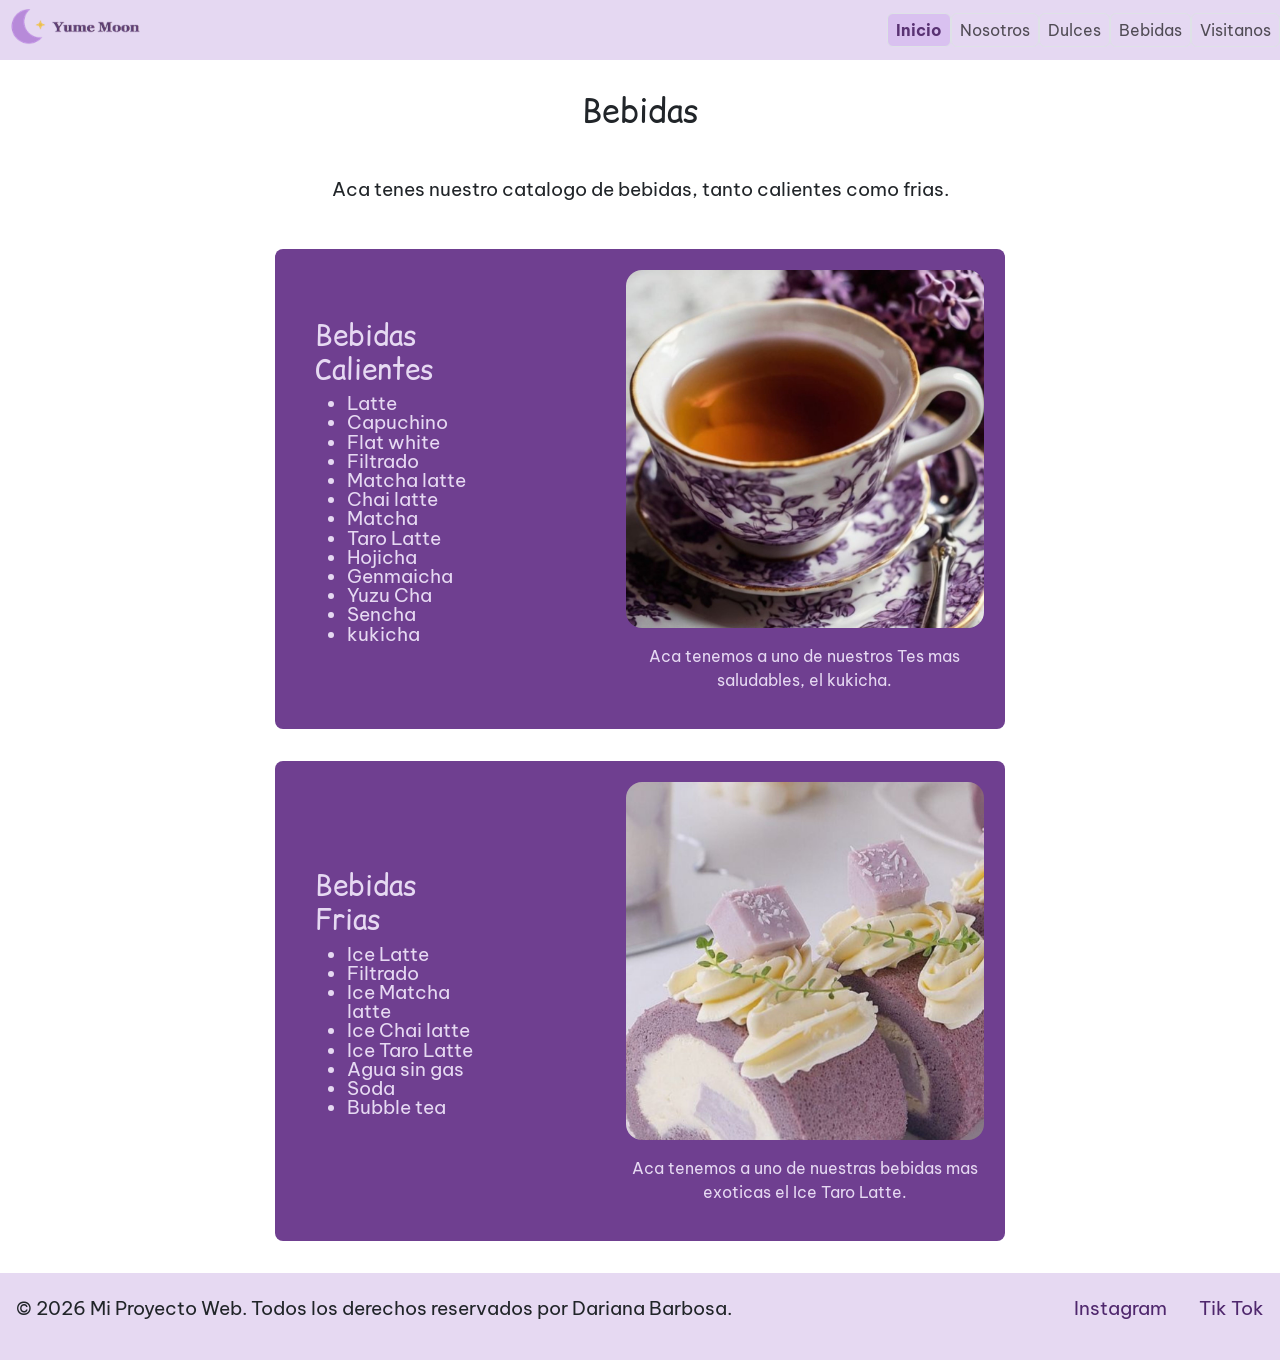
==== Pages/Bebidas.html @ 1fd85a40 "reconectandoi css porque cambie el nombre de la carpeta" ====
<!DOCTYPE html>
<html lang="en">
    <head>
        <meta charset="UTF-8">
        <meta name="viewport" content="width=device-width, initial-scale=1.0">
        <link rel="icon" href="../Assets/Icons/FaviconProyectoo" type="image/png">
        <link rel="stylesheet" href="../Styles/style.css">
        <link rel="preconnect" href="https://fonts.googleapis.com">
        <link rel="preconnect" href="https://fonts.gstatic.com" crossorigin>
        <link href="https://fonts.googleapis.com/css2?family=Comic+Relief:wght@400;700&display=swap" rel="stylesheet">
        <link rel="preconnect" href="https://fonts.googleapis.com">
        <link rel="preconnect" href="https://fonts.gstatic.com" crossorigin>
        <link href="https://fonts.googleapis.com/css2?family=Be+Vietnam+Pro:ital,wght@0,100;0,200;0,300;0,400;0,500;0,600;0,700;0,800;0,900;1,100;1,200;1,300;1,400;1,500;1,600;1,700;1,800;1,900&display=swap" rel="stylesheet">
        <link href="https://cdn.jsdelivr.net/npm/bootstrap@5.3.8/dist/css/bootstrap.min.css" rel="stylesheet" integrity="sha384-sRIl4kxILFvY47J16cr9ZwB07vP4J8+LH7qKQnuqkuIAvNWLzeN8tE5YBujZqJLB" crossorigin="anonymous">
        <title>Yume Moon Café bebidas</title>
    </head>
    <body>
        <header>
            <nav class="navbar navbar-expand-lg bg-luna-violeta p-0 m-0 border-0">
                <div class="container-fluid p-0 m-0">
                    <a class="navbar-brand m-0 p-0" href="../index.html">
                        <img class="logo" src="../Assets/Icons/LogoPproyecto" alt="Logo de luna violeta" style="height: 60px;">
                    </a>
                    <button class="navbar-toggler shadow-none border-0 p-0 m-0" type="button" data-bs-toggle="collapse" data-bs-target="#navbarNavAltMarkup" aria-controls="navbarNavAltMarkup" aria-expanded="false" aria-label="Toggle navigation">
                        <span class="navbar-toggler-icon"></span>
                    </button>
                    <div class="collapse navbar-collapse w-100 m-0 border-0 p-0" id="navbarNavAltMarkup">
                        <div class="navbar-nav ms-auto m-0 p-0">
                            <a class="nav-link active mi-enlace-interactivo d-inline-flex py-1 px-2 text-decoration-none border rounded-2" aria-current="page" href="../index.html">Inicio</a>
                            <a class="nav-link mi-enlace-interactivo d-inline-flex py-1 px-2 text-decoration-none border rounded-2" href="./Nosotros.html">Nosotros</a>
                            <a class="nav-link mi-enlace-interactivo d-inline-flex py-1 px-2 text-decoration-none border rounded-2" href="./Dulces.html">Dulces</a>
                            <a class="nav-link mi-enlace-interactivo d-inline-flex py-1 px-2 text-decoration-none border rounded-2" href="./Bebidas.html">Bebidas</a>
                            <a class="nav-link mi-enlace-interactivo d-inline-flex py-1 px-2 text-decoration-none border rounded-2" href="./Visitanos.html">Visitanos</a>
                        </div>
                    </div>
                </div>
            </nav>
        </header>
        <main>
            <section class="section5">
                <h2>Bebidas</h2>
                <p>Aca tenes nuestro catalogo de bebidas, tanto calientes como frias.</p>
                <article class="bebidas-calientes">
                    <div class="bebi-calien">
                        <h3>Bebidas Calientes</h3>
                        <ul class="bebidas_Calientes">
                            <li>Latte</li>
                            <li>Capuchino</li>
                            <li>Flat white</li>
                            <li>Filtrado</li>
                            <li>Matcha latte</li>
                            <li>Chai latte</li>
                            <li>Matcha</li>
                            <li>Taro Latte</li>
                            <li>Hojicha</li>
                            <li>Genmaicha</li>
                            <li>Yuzu Cha</li>
                            <li>Sencha</li>
                            <li>kukicha</li>
                        </ul>
                    </div>
                    <figure class="bebida_caliente">
                        <img src="../Images/Te.jpg" alt="te kukicha en una taza de porcelana con flores violeta.">
                        <figcaption>Aca tenemos a uno de nuestros Tes mas saludables, el kukicha.</figcaption>
                    </figure>
                </article>
                <article class="bebidas-frias">
                    <div class="bebi-fri">
                        <h3>Bebidas Frias</h3>
                        <ul class="bebidas_Frias">
                            <li>Ice Latte</li>
                            <li>Filtrado</li>
                            <li>Ice Matcha latte</li>
                            <li>Ice Chai latte</li>
                            <li>Ice Taro Latte</li>  
                            <li>Agua sin gas</li>
                            <li>Soda</li>
                            <li>Bubble tea</li>
                        </ul>
                    </div>
                    <figure class="ice_taro_latte">
                        <img src="../Images/TaroRollCake.jpg" alt="Un vaso de taro latte frio con sorbete de vidrio.">
                        <figcaption>Aca tenemos a uno de nuestras bebidas mas exoticas el Ice Taro Latte.</figcaption>
                    </figure>
                </article>
            </section>
        </main>
        <footer>
            <p>&copy; 2026 Mi Proyecto Web. Todos los derechos reservados por Dariana Barbosa.</p>
            <ul class="footer-links">
                <li><a href="https://instagram.com" target="_blank">Instagram</a></li>
                <li><a href="https://tiktok.com" target="_blank">Tik Tok</a></li>
            </ul>
        </footer>
        <script src="https://cdn.jsdelivr.net/npm/bootstrap@5.3.8/dist/js/bootstrap.bundle.min.js" integrity="sha384-FKyoEForCGlyvwx9Hj09JcYn3nv7wiPVlz7YYwJrWVcXK/BmnVDxM+D2scQbITxI" crossorigin="anonymous"></script>
    </body>
</html>
---- Styles/style.css ----
@import url('https://fonts.googleapis.com/css2?family=Comic+Relief:wght@400;700&display=swap');
@import url('https://fonts.googleapis.com/css2?family=Be+Vietnam+Pro:ital,wght@0,100;0,200;0,300;0,400;0,500;0,600;0,700;0,800;0,900;1,100;1,200;1,300;1,400;1,500;1,600;1,700;1,800;1,900&display=swap');
* {
  margin: 0;
  padding: 0;
  box-sizing: border-box;
}

body {
  background-color: #f2f2f0;
  display: grid;
  grid-template-columns: 1fr;
  grid-template-rows: auto 1fr auto;
  min-height: 100vh;
  width: 100%;
  overflow-x: hidden;
}

main {
  width: 100%;
  display: flex;
  flex-direction: column;
}
main > section {
  flex: 1;
  display: flex;
  flex-direction: column;
  width: 100%;
}

figcaption {
  margin-top: 1rem;
  text-align: center;
}

h1, h2, h3, h4, h5, h6 {
  font-family: "Comic Relief", sans-serif;
}

p, a, li, span, figcaption {
  font-family: "Be Vietnam Pro", sans-serif;
}

h1 {
  font-size: 4rem;
  color: #593273;
  margin-bottom: 1rem;
}

h2 {
  font-size: 3rem;
  color: #593273;
  margin-bottom: 1rem;
}

h3 {
  font-size: 2rem;
  color: #e8ab17;
}

p {
  font-size: 1.2rem;
  line-height: 1.2;
}

li {
  font-size: 1.2rem;
  line-height: 1.2rem;
}

header {
  height: auto;
}
@media screen and (min-width: 1024px) {
  header {
    height: static;
    padding: 0;
  }
}

.logo {
  margin-left: 0;
}
@media screen and (min-width: 1024px) {
  .logo {
    margin-left: initial;
  }
}

.nav-links {
  display: flex;
  flex-direction: column;
  align-items: flex-end;
  margin-right: 0;
  gap: 0.5rem;
}
@media screen and (min-width: 1024px) {
  .nav-links {
    flex-direction: row;
    align-items: center;
    margin-right: initial;
    gap: initial;
  }
}

.bg-luna-violeta {
  background-color: rgb(229, 216, 242);
}
.bg-luna-violeta .navbar-nav .nav-link.mi-enlace-interactivo:hover {
  color: #ffffff;
  background-color: #593273;
}
.bg-luna-violeta .navbar-nav .nav-link.mi-enlace-interactivo:focus {
  color: #593273;
  background-color: rgb(222, 205, 239);
  outline: 1px dashed #79449b;
  outline-offset: 2px;
}
.bg-luna-violeta .navbar-nav .nav-link.mi-enlace-interactivo.active {
  color: #593273;
  background-color: rgb(217, 193, 240);
  font-weight: bold;
}
.bg-luna-violeta .navbar-nav .nav-link.mi-enlace-interactivo.active:hover {
  color: #ffffff;
  background-color: #593273;
}

footer {
  background-color: hsl(271, 50%, 90%);
  padding: 1.5rem 1rem;
  text-align: center;
  display: flex;
  flex-direction: column;
  gap: 1rem;
  align-items: center;
}
@media screen and (min-width: 1024px) {
  footer {
    flex-direction: row;
    justify-content: space-between;
    gap: 0;
  }
}

.footer-links {
  list-style: none;
  display: flex;
  justify-content: center;
  gap: 2rem;
  align-items: center;
}
.footer-links li a {
  color: hsl(274, 47%, 29%);
  text-decoration: none;
  transition: all 0.3s ease-in-out;
}
.footer-links li a:hover {
  color: hsl(274, 47%, 13%);
  text-decoration: underline;
}
.footer-links li a:focus {
  outline: none;
  box-shadow: 0 0 0 3px hsl(274, 47%, 29%);
  border-radius: 4px;
}
.footer-links li a:active {
  transform: scale(0.98);
  box-shadow: 0px 2px 5px rgba(0, 0, 0, 0.15);
}

.btn-home {
  background-color: #593273;
  border-radius: 0.5rem;
  padding: 0.5rem 1rem;
  color: #e8ab17;
  font-weight: bold;
  border: none;
  transition: background-color 0.3s ease, transform 0.2s ease;
}
.btn-home:hover {
  background-color: #e8ab17;
  color: #593273;
  transform: translateY(-2px);
}
.btn-home:active {
  transform: scale(0.98);
  box-shadow: 0px 2px 5px rgba(0, 0, 0, 0.15);
}

.home, .nosotros, .section2 {
  display: flex;
  flex-direction: column;
  align-items: center;
  justify-content: center;
  flex: 1;
  gap: 1.5rem;
  padding: 2rem;
  text-align: center;
  width: 100%;
}

.section5 {
  display: flex;
  flex-direction: column;
  gap: 2rem;
  padding: 2rem;
}
.section5 h2, .section5 p {
  margin-bottom: 1rem;
  text-align: center;
}

.dulces {
  display: grid;
  grid-template-columns: repeat(auto-fit, minmax(min(20rem, 100%), 1fr));
  gap: 1.5rem;
  padding: 2rem;
  text-align: center;
  justify-content: center;
  align-content: start;
  flex: 1;
}
.dulces h2, .dulces p {
  grid-column: 1/-1;
}
.dulces img {
  width: 100%;
  max-width: 20rem;
  height: auto;
  aspect-ratio: 1/1;
  border-radius: 8px;
  object-fit: cover;
}
@media screen and (min-width: 1024px) {
  .dulces img {
    width: 20rem;
    height: 20rem;
    max-width: 100%;
    aspect-ratio: auto;
  }
}
@media screen and (min-width: 1024px) {
  .dulces {
    grid-template-columns: repeat(3, 1fr);
    grid-template-areas: "titulo    titulo    titulo" "subtitulo subtitulo subtitulo" "card1     card2     card3" "card4     card5     .";
    gap: 2rem;
    justify-items: center;
  }
  .dulces h2 {
    grid-area: titulo;
  }
  .dulces p {
    grid-area: subtitulo;
  }
}

.dulce1, .dulce2, .dulce3, .dulce4, .dulce5 {
  background-color: #6f3f90;
  color: hsl(271, 50%, 90%);
  border-radius: 8px;
  width: 100%;
  max-width: 22.5rem;
  margin: 0 auto;
  display: flex;
  flex-direction: column;
  align-items: center;
  transition: all 0.3s ease-in-out;
}
.dulce1:hover, .dulce2:hover, .dulce3:hover, .dulce4:hover, .dulce5:hover {
  transform: translateY(-5px);
  box-shadow: 0px 8px 20px rgba(0, 0, 0, 0.25);
}

@media screen and (min-width: 1024px) {
  .dulce1 {
    grid-area: card1;
  }
  .dulce2 {
    grid-area: card2;
  }
  .dulce3 {
    grid-area: card3;
  }
  .dulce4 {
    grid-area: card4;
  }
  .dulce5 {
    grid-area: card5;
  }
}
.bebidas-calientes, .bebidas-frias {
  display: flex;
  flex-direction: column;
  width: 100%;
  max-width: 600px;
  gap: 2rem;
  padding: 1.5rem;
  border-radius: 8px;
  background-color: #6f3f90;
  margin: auto;
  color: hsl(271, 50%, 90%);
  transition: all 0.3s ease-in-out;
}
.bebidas-calientes:hover, .bebidas-frias:hover {
  transform: translateY(-5px);
  box-shadow: 0px 8px 20px rgba(0, 0, 0, 0.25);
}
.bebidas-calientes .bebi-calien, .bebidas-calientes .bebi-fri, .bebidas-frias .bebi-calien, .bebidas-frias .bebi-fri {
  display: flex;
  flex-direction: column;
  margin-left: 0;
  align-items: center;
  text-align: center;
  justify-content: center;
}
.bebidas-calientes .bebidas_Calientes, .bebidas-calientes .bebidas_Frias, .bebidas-frias .bebidas_Calientes, .bebidas-frias .bebidas_Frias {
  text-align: center;
  justify-content: center;
}
@media screen and (min-width: 1024px) {
  .bebidas-calientes, .bebidas-frias {
    flex-direction: row;
    width: 60%;
    max-width: none;
    padding: 0;
  }
  .bebidas-calientes .bebi-calien, .bebidas-calientes .bebi-fri, .bebidas-frias .bebi-calien, .bebidas-frias .bebi-fri {
    margin-left: 2.5rem;
    align-items: flex-start;
    text-align: left;
  }
  .bebidas-calientes .bebidas_Calientes, .bebidas-calientes .bebidas_Frias, .bebidas-frias .bebidas_Calientes, .bebidas-frias .bebidas_Frias {
    text-align: left;
  }
}

@media screen and (min-width: 1024px) {
  .bebidas-calientes {
    gap: 4rem;
  }
}

@media screen and (min-width: 1024px) {
  .bebidas-frias {
    gap: 8rem;
  }
}

.bebida_caliente, .ice_taro_latte {
  display: flex;
  flex-direction: column;
  align-items: center;
  justify-content: center;
  text-align: center;
  width: 100%;
  max-width: 25rem;
}
.bebida_caliente img, .ice_taro_latte img {
  width: 100%;
  max-width: 100%;
  height: auto;
  border-radius: 1rem;
}

.img-nosotros, .ubicacion, .bebida_caliente, .ice_taro_latte,
.dulce1, .dulce2, .dulce3, .dulce4, .dulce5 {
  padding: 1.25rem;
  border: 1px solid transparent;
}

.img-nosotros img, .ubicacion img {
  width: 100%;
  max-width: 650px;
  height: auto;
  border-radius: 1rem;
}
@media screen and (min-width: 1024px) {
  .img-nosotros img, .ubicacion img {
    width: 70%;
  }
}

.img-home img {
  width: 100%;
}
@media screen and (min-width: 1024px) {
  .img-home img {
    width: auto;
  }
}

.acordeon h2 {
  display: flex;
  align-items: center;
  text-align: center;
  justify-content: center;
}

/*# sourceMappingURL=style.css.map */
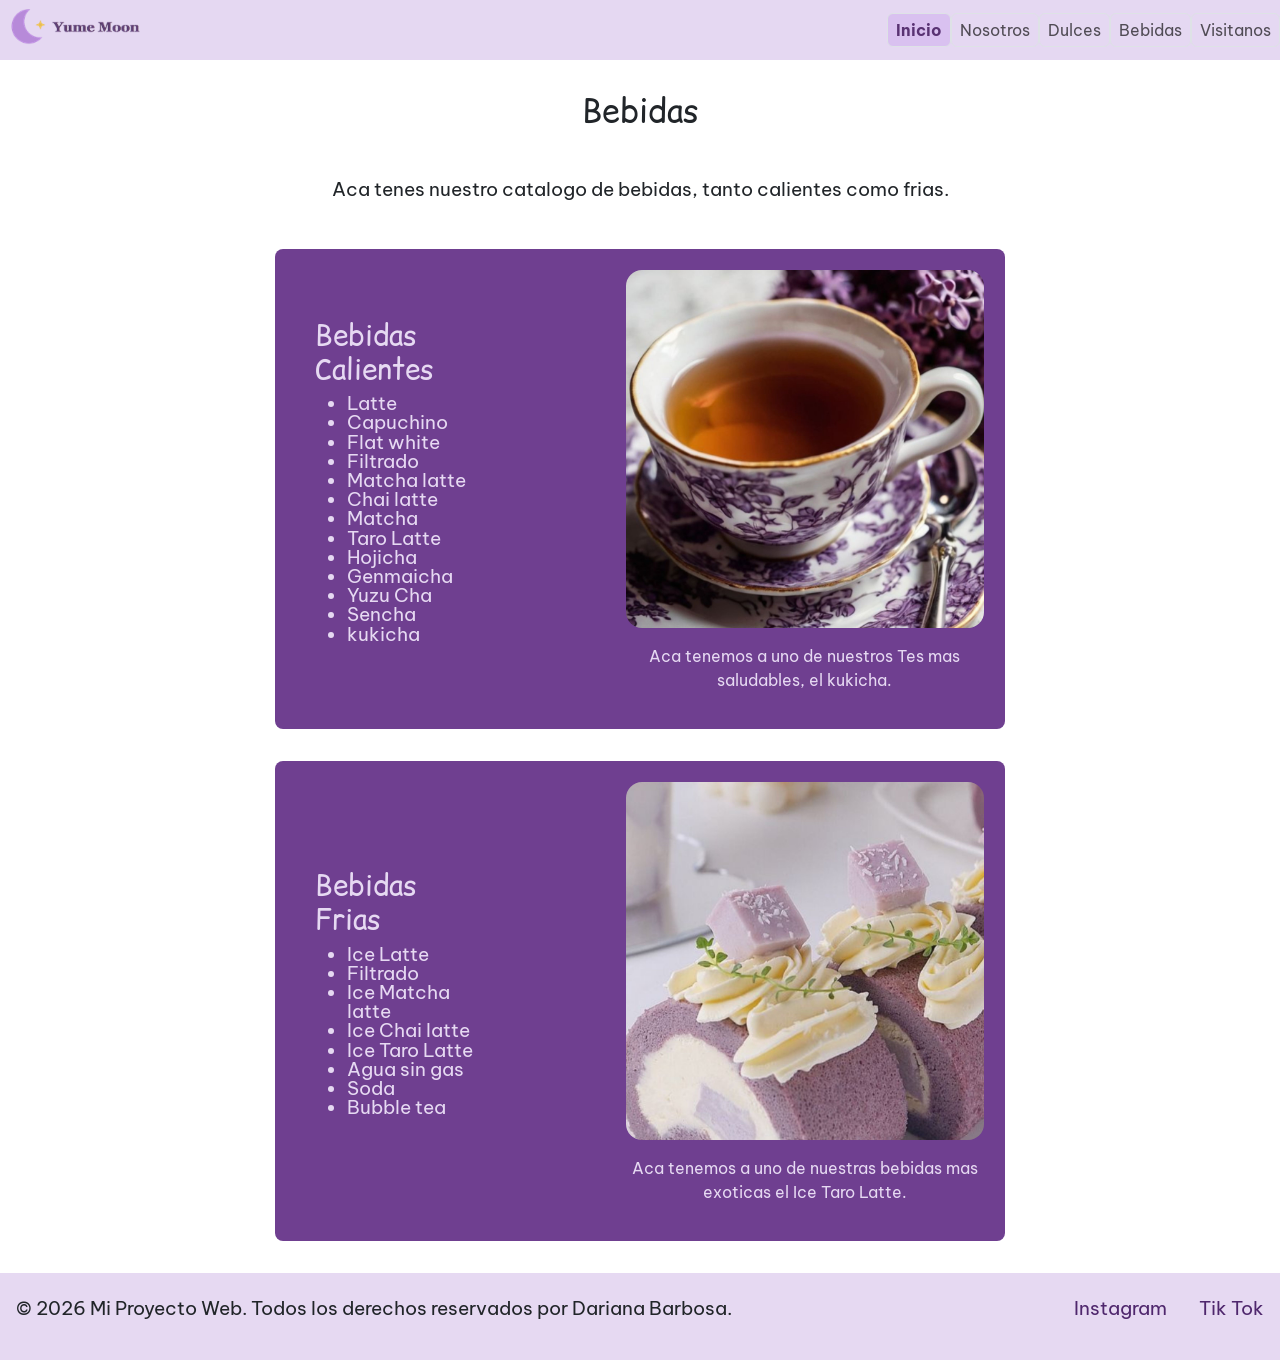
==== commit 763daa62: "agregar animaciones" ====
--- a/Pages/Bebidas.html
+++ b/Pages/Bebidas.html
@@ -12,6 +12,7 @@
         <link rel="preconnect" href="https://fonts.gstatic.com" crossorigin>
         <link href="https://fonts.googleapis.com/css2?family=Be+Vietnam+Pro:ital,wght@0,100;0,200;0,300;0,400;0,500;0,600;0,700;0,800;0,900;1,100;1,200;1,300;1,400;1,500;1,600;1,700;1,800;1,900&display=swap" rel="stylesheet">
         <link href="https://cdn.jsdelivr.net/npm/bootstrap@5.3.8/dist/css/bootstrap.min.css" rel="stylesheet" integrity="sha384-sRIl4kxILFvY47J16cr9ZwB07vP4J8+LH7qKQnuqkuIAvNWLzeN8tE5YBujZqJLB" crossorigin="anonymous">
+        <link rel="stylesheet" href="https://unpkg.com/aos@2.3.4/dist/aos.css" />
         <title>Yume Moon Café bebidas</title>
     </head>
     <body>
@@ -40,7 +41,7 @@
             <section class="section5">
                 <h2>Bebidas</h2>
                 <p>Aca tenes nuestro catalogo de bebidas, tanto calientes como frias.</p>
-                <article class="bebidas-calientes">
+                <article data-aos="fade-right" class="bebidas-calientes">
                     <div class="bebi-calien">
                         <h3>Bebidas Calientes</h3>
                         <ul class="bebidas_Calientes">
@@ -64,7 +65,7 @@
                         <figcaption>Aca tenemos a uno de nuestros Tes mas saludables, el kukicha.</figcaption>
                     </figure>
                 </article>
-                <article class="bebidas-frias">
+                <article data-aos="fade-left" class="bebidas-frias">
                     <div class="bebi-fri">
                         <h3>Bebidas Frias</h3>
                         <ul class="bebidas_Frias">
@@ -92,6 +93,10 @@
                 <li><a href="https://tiktok.com" target="_blank">Tik Tok</a></li>
             </ul>
         </footer>
+        <script src="https://unpkg.com/aos@2.3.4/dist/aos.js"></script>
+        <script>
+            AOS.init();
+        </script>
         <script src="https://cdn.jsdelivr.net/npm/bootstrap@5.3.8/dist/js/bootstrap.bundle.min.js" integrity="sha384-FKyoEForCGlyvwx9Hj09JcYn3nv7wiPVlz7YYwJrWVcXK/BmnVDxM+D2scQbITxI" crossorigin="anonymous"></script>
     </body>
 </html>
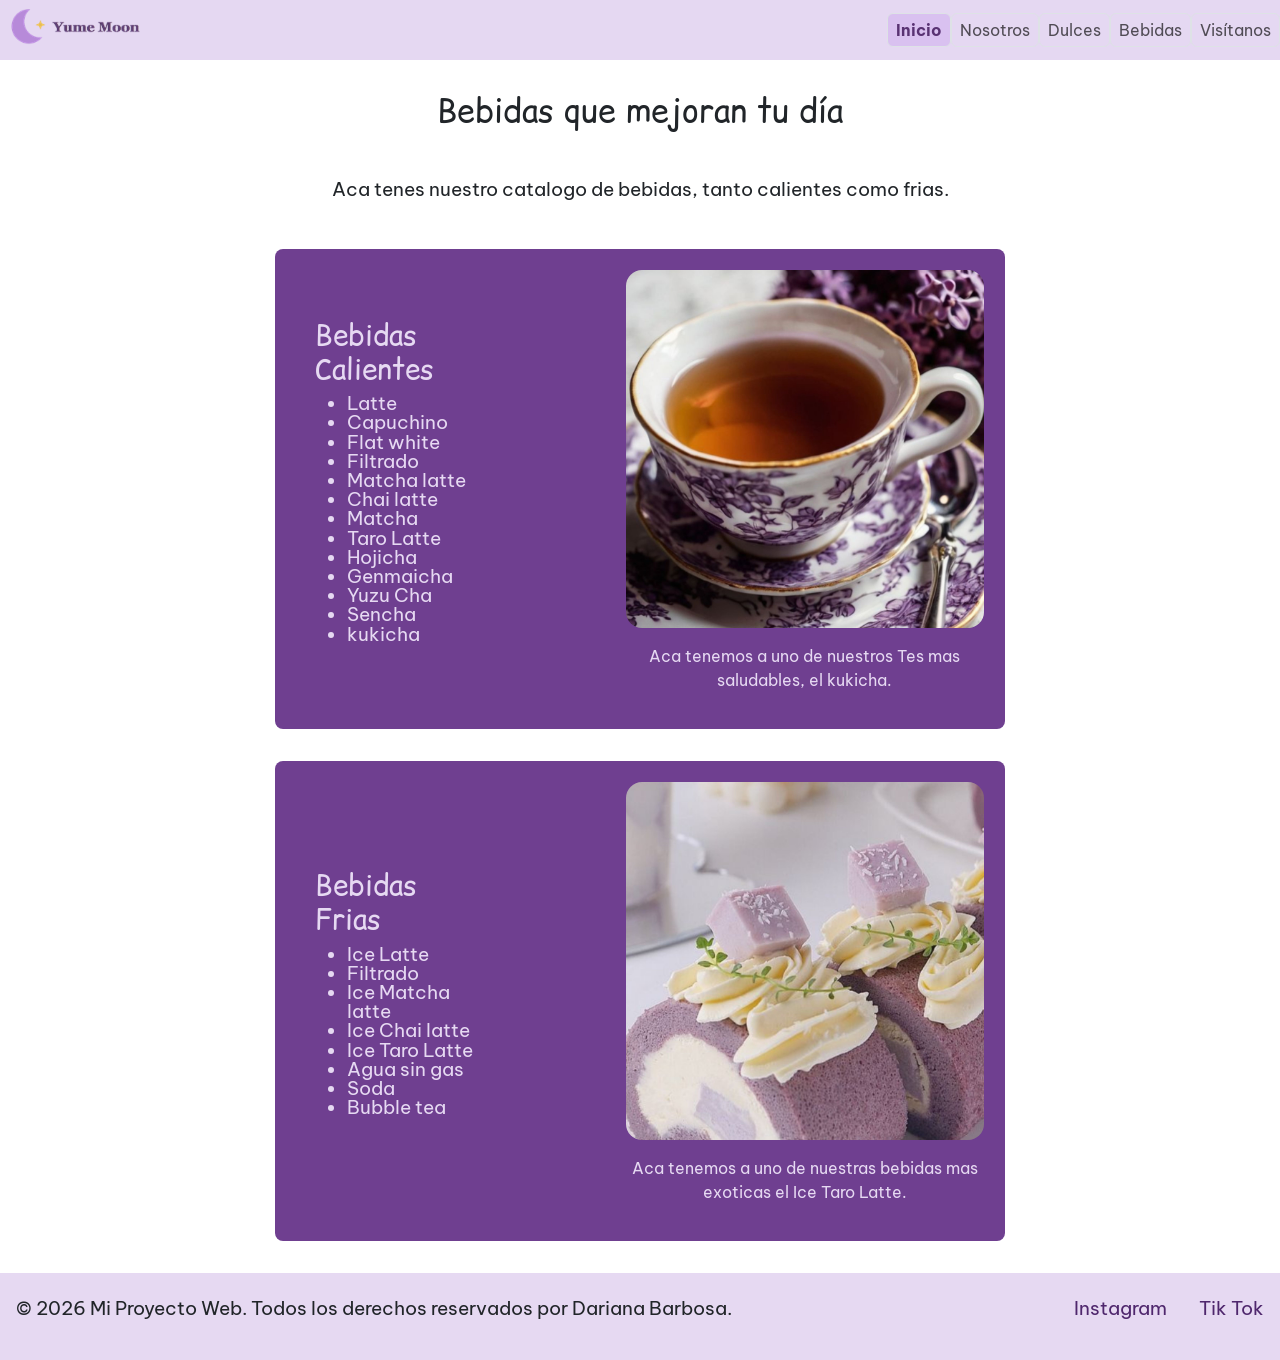
==== commit f3ef72ea: "SEO" ====
--- a/Pages/Bebidas.html
+++ b/Pages/Bebidas.html
@@ -1,5 +1,5 @@
 <!DOCTYPE html>
-<html lang="en">
+<html lang="es">
     <head>
         <meta charset="UTF-8">
         <meta name="viewport" content="width=device-width, initial-scale=1.0">
@@ -13,7 +13,10 @@
         <link href="https://fonts.googleapis.com/css2?family=Be+Vietnam+Pro:ital,wght@0,100;0,200;0,300;0,400;0,500;0,600;0,700;0,800;0,900;1,100;1,200;1,300;1,400;1,500;1,600;1,700;1,800;1,900&display=swap" rel="stylesheet">
         <link href="https://cdn.jsdelivr.net/npm/bootstrap@5.3.8/dist/css/bootstrap.min.css" rel="stylesheet" integrity="sha384-sRIl4kxILFvY47J16cr9ZwB07vP4J8+LH7qKQnuqkuIAvNWLzeN8tE5YBujZqJLB" crossorigin="anonymous">
         <link rel="stylesheet" href="https://unpkg.com/aos@2.3.4/dist/aos.css" />
-        <title>Yume Moon Café bebidas</title>
+        <meta name="keywords" content="Yume Moon Café, dulces, bebidas, Palermo Soho, Ciudad Autónoma de Buenos Aires, café, experiencia única, ambiente acogedor, merienda, té, café, postres, relajación, estudio, amigos">
+        <meta name="author" content="Dariana Barbosa">
+        <title>Café de especialidad y tés japoneses | Yume Moon Café</title>
+        <meta name="description" content="Carta de bebidas calientes y frías: café de especialidad, matcha latte, taro latte, hojicha, sencha y bubble tea en Yume Moon Café, Palermo.">
     </head>
     <body>
         <header>
@@ -31,7 +34,7 @@
                             <a class="nav-link mi-enlace-interactivo d-inline-flex py-1 px-2 text-decoration-none border rounded-2" href="./Nosotros.html">Nosotros</a>
                             <a class="nav-link mi-enlace-interactivo d-inline-flex py-1 px-2 text-decoration-none border rounded-2" href="./Dulces.html">Dulces</a>
                             <a class="nav-link mi-enlace-interactivo d-inline-flex py-1 px-2 text-decoration-none border rounded-2" href="./Bebidas.html">Bebidas</a>
-                            <a class="nav-link mi-enlace-interactivo d-inline-flex py-1 px-2 text-decoration-none border rounded-2" href="./Visitanos.html">Visitanos</a>
+                            <a class="nav-link mi-enlace-interactivo d-inline-flex py-1 px-2 text-decoration-none border rounded-2" href="./Visitanos.html">Visítanos</a>
                         </div>
                     </div>
                 </div>
@@ -39,7 +42,7 @@
         </header>
         <main>
             <section class="section5">
-                <h2>Bebidas</h2>
+                <h2>Bebidas que mejoran tu día</h2>
                 <p>Aca tenes nuestro catalogo de bebidas, tanto calientes como frias.</p>
                 <article data-aos="fade-right" class="bebidas-calientes">
                     <div class="bebi-calien">
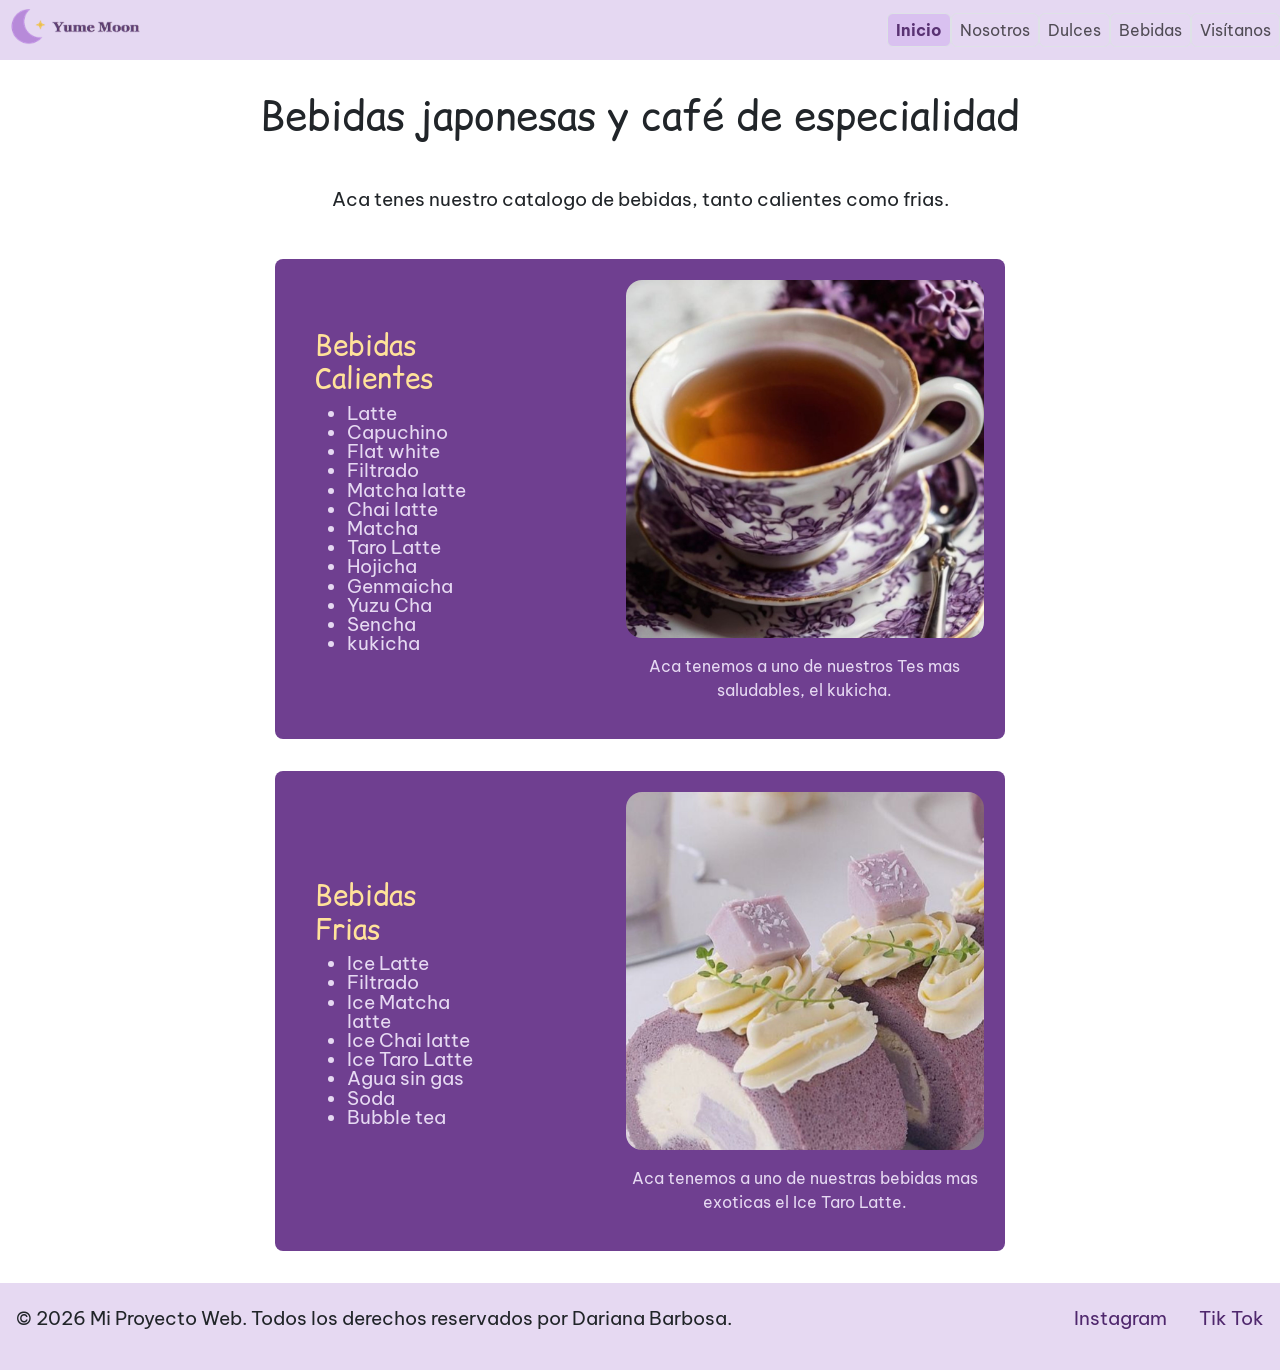
==== commit 0be1b866: "Add files via upload" ====
--- a/Pages/Bebidas.html
+++ b/Pages/Bebidas.html
@@ -3,7 +3,7 @@
     <head>
         <meta charset="UTF-8">
         <meta name="viewport" content="width=device-width, initial-scale=1.0">
-        <link rel="icon" href="../Assets/Icons/FaviconProyectoo" type="image/png">
+        <link rel="icon" href="../Assets/Icons/favicon-yume-moon.png" type="image/png">
         <link rel="stylesheet" href="../Styles/style.css">
         <link rel="preconnect" href="https://fonts.googleapis.com">
         <link rel="preconnect" href="https://fonts.gstatic.com" crossorigin>
@@ -13,7 +13,6 @@
         <link href="https://fonts.googleapis.com/css2?family=Be+Vietnam+Pro:ital,wght@0,100;0,200;0,300;0,400;0,500;0,600;0,700;0,800;0,900;1,100;1,200;1,300;1,400;1,500;1,600;1,700;1,800;1,900&display=swap" rel="stylesheet">
         <link href="https://cdn.jsdelivr.net/npm/bootstrap@5.3.8/dist/css/bootstrap.min.css" rel="stylesheet" integrity="sha384-sRIl4kxILFvY47J16cr9ZwB07vP4J8+LH7qKQnuqkuIAvNWLzeN8tE5YBujZqJLB" crossorigin="anonymous">
         <link rel="stylesheet" href="https://unpkg.com/aos@2.3.4/dist/aos.css" />
-        <meta name="keywords" content="Yume Moon Café, dulces, bebidas, Palermo Soho, Ciudad Autónoma de Buenos Aires, café, experiencia única, ambiente acogedor, merienda, té, café, postres, relajación, estudio, amigos">
         <meta name="author" content="Dariana Barbosa">
         <title>Café de especialidad y tés japoneses | Yume Moon Café</title>
         <meta name="description" content="Carta de bebidas calientes y frías: café de especialidad, matcha latte, taro latte, hojicha, sencha y bubble tea en Yume Moon Café, Palermo.">
@@ -23,7 +22,7 @@
             <nav class="navbar navbar-expand-lg bg-luna-violeta p-0 m-0 border-0">
                 <div class="container-fluid p-0 m-0">
                     <a class="navbar-brand m-0 p-0" href="../index.html">
-                        <img class="logo" src="../Assets/Icons/LogoPproyecto" alt="Logo de luna violeta" style="height: 60px;">
+                        <img class="logo" src="../Assets/Icons/logo-yume-moon.png" alt="Yume Moon Café - ir al inicio" style="height: 60px;">
                     </a>
                     <button class="navbar-toggler shadow-none border-0 p-0 m-0" type="button" data-bs-toggle="collapse" data-bs-target="#navbarNavAltMarkup" aria-controls="navbarNavAltMarkup" aria-expanded="false" aria-label="Toggle navigation">
                         <span class="navbar-toggler-icon"></span>
@@ -42,7 +41,7 @@
         </header>
         <main>
             <section class="section5">
-                <h2>Bebidas que mejoran tu día</h2>
+                <h1>Bebidas japonesas y café de especialidad</h1>
                 <p>Aca tenes nuestro catalogo de bebidas, tanto calientes como frias.</p>
                 <article data-aos="fade-right" class="bebidas-calientes">
                     <div class="bebi-calien">
@@ -83,7 +82,7 @@
                         </ul>
                     </div>
                     <figure class="ice_taro_latte">
-                        <img src="../Images/TaroRollCake.jpg" alt="Un vaso de taro latte frio con sorbete de vidrio.">
+                        <img src="../Images/TaroRollCake.jpg" alt="Rollo de bizcocho violeta relleno de crema de taro">
                         <figcaption>Aca tenemos a uno de nuestras bebidas mas exoticas el Ice Taro Latte.</figcaption>
                     </figure>
                 </article>
--- a/Styles/style.css
+++ b/Styles/style.css
@@ -206,7 +206,7 @@
   gap: 2rem;
   padding: 2rem;
 }
-.section5 h2, .section5 p {
+.section5 h1, .section5 p {
   margin-bottom: 1rem;
   text-align: center;
 }
@@ -221,7 +221,7 @@
   align-content: start;
   flex: 1;
 }
-.dulces h2, .dulces p {
+.dulces h1, .dulces p {
   grid-column: 1/-1;
 }
 .dulces img {
@@ -397,4 +397,18 @@
   justify-content: center;
 }
 
-/*# sourceMappingURL=style.css.map */
+
+
+/* BLOQUE 1: cambios equivalentes a los SCSS actualizados. */
+.btn-home { transition: background-color .3s ease, transform .3s ease; }
+h1 {font-size:2.5rem;} h2 {font-size:2rem;} h3 {font-size:1.6rem;}
+@media (min-width:768px){h1{font-size:3rem;}h2{font-size:2.5rem;}.dulces{gap:2rem;padding:2rem;}.bebidas-calientes,.bebidas-frias{padding:2rem;}}
+@media (min-width:1024px){h1{font-size:4rem;}h2{font-size:3rem;}h3{font-size:2rem;}.bebidas-calientes,.bebidas-frias{padding:0;}}
+@keyframes aparecer-suave {from{opacity:0;transform:translateY(12px);}to{opacity:1;transform:translateY(0);}}
+main h1,main h2:first-child {animation: aparecer-suave .7s ease-out;}
+.acordeon{padding:1.5rem;}main img{max-width:100%;height:auto;}
+@media(prefers-reduced-motion:reduce){main h1,main h2:first-child{animation:none;}}
+
+/* BLOQUE 2: contraste de titulos en fondos claros. */
+h3{color:#865400;}
+.bebidas-calientes h3,.bebidas-frias h3,.dulce1 h3,.dulce2 h3,.dulce3 h3,.dulce4 h3,.dulce5 h3{color:#ffe29a;}
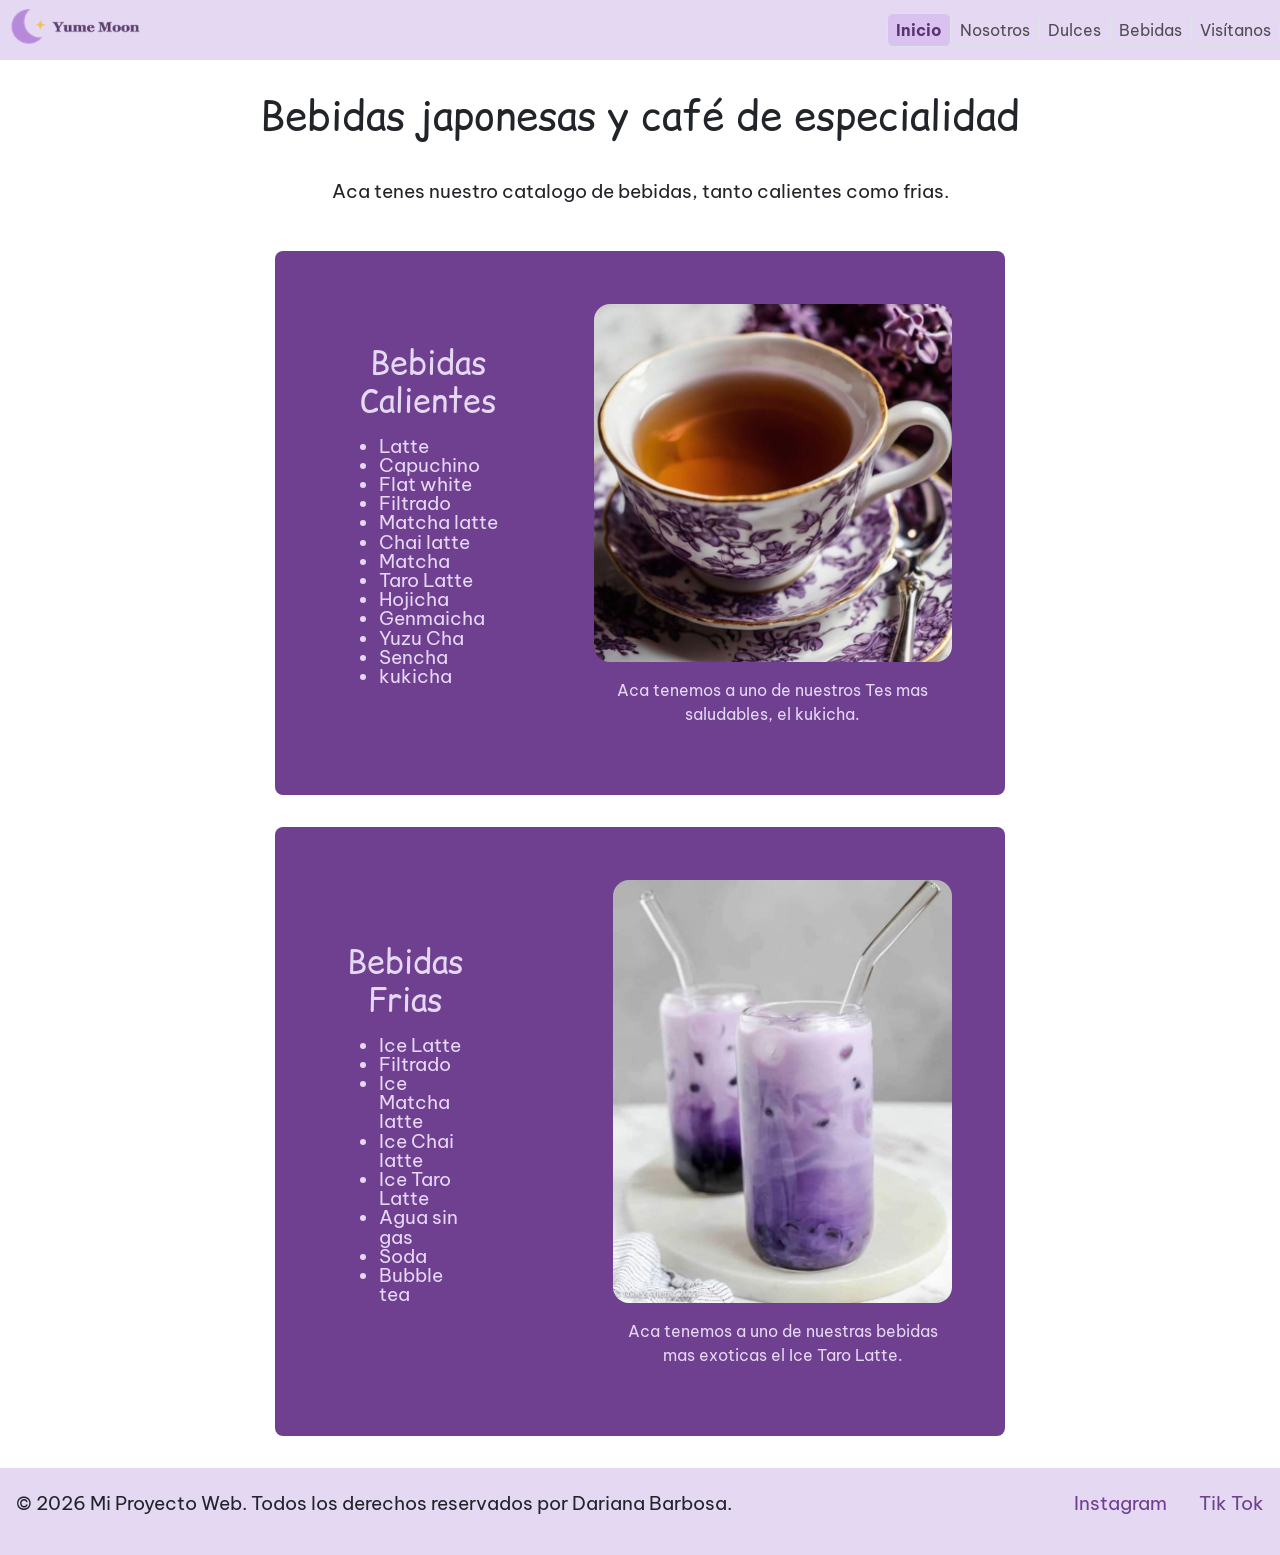
==== commit 0b41e3b8: "agregar card a dulces" ====
--- a/Pages/Bebidas.html
+++ b/Pages/Bebidas.html
@@ -45,7 +45,7 @@
                 <p>Aca tenes nuestro catalogo de bebidas, tanto calientes como frias.</p>
                 <article data-aos="fade-right" class="bebidas-calientes">
                     <div class="bebi-calien">
-                        <h3>Bebidas Calientes</h3>
+                        <h2>Bebidas Calientes</h2>
                         <ul class="bebidas_Calientes">
                             <li>Latte</li>
                             <li>Capuchino</li>
@@ -69,7 +69,7 @@
                 </article>
                 <article data-aos="fade-left" class="bebidas-frias">
                     <div class="bebi-fri">
-                        <h3>Bebidas Frias</h3>
+                        <h2>Bebidas Frias</h2>
                         <ul class="bebidas_Frias">
                             <li>Ice Latte</li>
                             <li>Filtrado</li>
@@ -82,7 +82,7 @@
                         </ul>
                     </div>
                     <figure class="ice_taro_latte">
-                        <img src="../Images/TaroRollCake.jpg" alt="Rollo de bizcocho violeta relleno de crema de taro">
+                        <img src="../Images/IceTaroLatte.jpg" alt="Rollo de bizcocho violeta relleno de crema de taro">
                         <figcaption>Aca tenemos a uno de nuestras bebidas mas exoticas el Ice Taro Latte.</figcaption>
                     </figure>
                 </article>
--- a/Styles/style.css
+++ b/Styles/style.css
@@ -1,5 +1,4 @@
-@import url('https://fonts.googleapis.com/css2?family=Comic+Relief:wght@400;700&display=swap');
-@import url('https://fonts.googleapis.com/css2?family=Be+Vietnam+Pro:ital,wght@0,100;0,200;0,300;0,400;0,500;0,600;0,700;0,800;0,900;1,100;1,200;1,300;1,400;1,500;1,600;1,700;1,800;1,900&display=swap');
+@charset "UTF-8";
 * {
   margin: 0;
   padding: 0;
@@ -35,6 +34,7 @@
 
 h1, h2, h3, h4, h5, h6 {
   font-family: "Comic Relief", sans-serif;
+  text-align: center;
 }
 
 p, a, li, span, figcaption {
@@ -42,20 +42,14 @@
 }
 
 h1 {
-  font-size: 4rem;
+  font-size: 2.5rem;
   color: #593273;
   margin-bottom: 1rem;
 }
 
 h2 {
-  font-size: 3rem;
-  color: #593273;
-  margin-bottom: 1rem;
-}
-
-h3 {
-  font-size: 2rem;
-  color: #e8ab17;
+  font-size: 1.6rem;
+  color: #865400;
 }
 
 p {
@@ -68,6 +62,19 @@
   line-height: 1.2rem;
 }
 
+@media screen and (min-width: 768px) {
+  h1 {
+    font-size: 3rem;
+  }
+}
+@media screen and (min-width: 1024px) {
+  h1 {
+    font-size: 4rem;
+  }
+  h2 {
+    font-size: 3rem;
+  }
+}
 header {
   height: auto;
 }
@@ -127,7 +134,7 @@
 }
 
 footer {
-  background-color: hsl(271, 50%, 90%);
+  background-color: rgb(229, 216, 242);
   padding: 1.5rem 1rem;
   text-align: center;
   display: flex;
@@ -151,17 +158,17 @@
   align-items: center;
 }
 .footer-links li a {
-  color: hsl(274, 47%, 29%);
+  color: #6f3f90;
   text-decoration: none;
   transition: all 0.3s ease-in-out;
 }
 .footer-links li a:hover {
-  color: hsl(274, 47%, 13%);
+  color: 0px 2px 5px rgba(0, 0, 0, 0.15);
   text-decoration: underline;
 }
 .footer-links li a:focus {
   outline: none;
-  box-shadow: 0 0 0 3px hsl(274, 47%, 29%);
+  box-shadow: 0 0 0 3px #6f3f90;
   border-radius: 4px;
 }
 .footer-links li a:active {
@@ -176,7 +183,7 @@
   color: #e8ab17;
   font-weight: bold;
   border: none;
-  transition: background-color 0.3s ease, transform 0.2s ease;
+  transition: background-color 0.3s ease, transform 0.3s ease;
 }
 .btn-home:hover {
   background-color: #e8ab17;
@@ -188,6 +195,25 @@
   box-shadow: 0px 2px 5px rgba(0, 0, 0, 0.15);
 }
 
+.dulce1, .dulce2, .dulce3,
+.dulce4, .dulce5, .dulce6, .bebidas-calientes, .bebidas-frias {
+  background-color: #6f3f90;
+  color: rgb(229, 216, 242);
+  border-radius: 8px;
+  transition: transform 0.3s ease, box-shadow 0.3s ease;
+}
+.dulce1:hover, .dulce2:hover, .dulce3:hover,
+.dulce4:hover, .dulce5:hover, .dulce6:hover, .bebidas-calientes:hover, .bebidas-frias:hover {
+  transform: translateY(-5px);
+  box-shadow: 0px 8px 20px rgba(0, 0, 0, 0.25);
+}
+.dulce1:active, .dulce2:active, .dulce3:active,
+.dulce4:active, .dulce5:active, .dulce6:active, .bebidas-calientes:active, .bebidas-frias:active {
+  transform: translateY(-1px);
+  box-shadow: 0px 2px 5px rgba(0, 0, 0, 0.15);
+}
+
+/* Contenedores generales de páginas */
 .home, .nosotros, .section2 {
   display: flex;
   flex-direction: column;
@@ -206,11 +232,12 @@
   gap: 2rem;
   padding: 2rem;
 }
-.section5 h1, .section5 p {
+.section5 h2, .section5 p {
   margin-bottom: 1rem;
   text-align: center;
 }
 
+/* Sección Dulces con Grid */
 .dulces {
   display: grid;
   grid-template-columns: repeat(auto-fit, minmax(min(20rem, 100%), 1fr));
@@ -243,11 +270,11 @@
 @media screen and (min-width: 1024px) {
   .dulces {
     grid-template-columns: repeat(3, 1fr);
-    grid-template-areas: "titulo    titulo    titulo" "subtitulo subtitulo subtitulo" "card1     card2     card3" "card4     card5     .";
+    grid-template-areas: "titulo    titulo    titulo" "subtitulo subtitulo subtitulo" "card1     card2     card3" "card4     card5     card6";
     gap: 2rem;
     justify-items: center;
   }
-  .dulces h2 {
+  .dulces h1 {
     grid-area: titulo;
   }
   .dulces p {
@@ -255,23 +282,18 @@
   }
 }
 
-.dulce1, .dulce2, .dulce3, .dulce4, .dulce5 {
-  background-color: #6f3f90;
-  color: hsl(271, 50%, 90%);
-  border-radius: 8px;
+/* Tarjetas individuales de Dulces */
+.dulce1, .dulce2, .dulce3,
+.dulce4, .dulce5, .dulce6 {
   width: 100%;
   max-width: 22.5rem;
   margin: 0 auto;
   display: flex;
   flex-direction: column;
   align-items: center;
-  transition: all 0.3s ease-in-out;
-}
-.dulce1:hover, .dulce2:hover, .dulce3:hover, .dulce4:hover, .dulce5:hover {
-  transform: translateY(-5px);
-  box-shadow: 0px 8px 20px rgba(0, 0, 0, 0.25);
-}
-
+}
+
+/* Posición de las tarjetas en escritorio */
 @media screen and (min-width: 1024px) {
   .dulce1 {
     grid-area: card1;
@@ -288,7 +310,11 @@
   .dulce5 {
     grid-area: card5;
   }
-}
+  .dulce6 {
+    grid-area: card6;
+  }
+}
+/* Tarjetas de Bebidas */
 .bebidas-calientes, .bebidas-frias {
   display: flex;
   flex-direction: column;
@@ -296,15 +322,7 @@
   max-width: 600px;
   gap: 2rem;
   padding: 1.5rem;
-  border-radius: 8px;
-  background-color: #6f3f90;
   margin: auto;
-  color: hsl(271, 50%, 90%);
-  transition: all 0.3s ease-in-out;
-}
-.bebidas-calientes:hover, .bebidas-frias:hover {
-  transform: translateY(-5px);
-  box-shadow: 0px 8px 20px rgba(0, 0, 0, 0.25);
 }
 .bebidas-calientes .bebi-calien, .bebidas-calientes .bebi-fri, .bebidas-frias .bebi-calien, .bebidas-frias .bebi-fri {
   display: flex;
@@ -347,6 +365,7 @@
   }
 }
 
+/* Contenedores de imágenes individuales de bebidas */
 .bebida_caliente, .ice_taro_latte {
   display: flex;
   flex-direction: column;
@@ -363,8 +382,11 @@
   border-radius: 1rem;
 }
 
-.img-nosotros, .ubicacion, .bebida_caliente, .ice_taro_latte,
-.dulce1, .dulce2, .dulce3, .dulce4, .dulce5 {
+/* Bloques generales de imágenes adaptativas */
+.img-nosotros, .ubicacion,
+.bebida_caliente, .ice_taro_latte,
+.dulce1, .dulce2, .dulce3,
+.dulce4, .dulce5, .dulce6 {
   padding: 1.25rem;
   border: 1px solid transparent;
 }
@@ -390,6 +412,7 @@
   }
 }
 
+/* Acordeón */
 .acordeon h2 {
   display: flex;
   align-items: center;
@@ -397,18 +420,47 @@
   justify-content: center;
 }
 
-
-
-/* BLOQUE 1: cambios equivalentes a los SCSS actualizados. */
-.btn-home { transition: background-color .3s ease, transform .3s ease; }
-h1 {font-size:2.5rem;} h2 {font-size:2rem;} h3 {font-size:1.6rem;}
-@media (min-width:768px){h1{font-size:3rem;}h2{font-size:2.5rem;}.dulces{gap:2rem;padding:2rem;}.bebidas-calientes,.bebidas-frias{padding:2rem;}}
-@media (min-width:1024px){h1{font-size:4rem;}h2{font-size:3rem;}h3{font-size:2rem;}.bebidas-calientes,.bebidas-frias{padding:0;}}
-@keyframes aparecer-suave {from{opacity:0;transform:translateY(12px);}to{opacity:1;transform:translateY(0);}}
-main h1,main h2:first-child {animation: aparecer-suave .7s ease-out;}
-.acordeon{padding:1.5rem;}main img{max-width:100%;height:auto;}
-@media(prefers-reduced-motion:reduce){main h1,main h2:first-child{animation:none;}}
-
-/* BLOQUE 2: contraste de titulos en fondos claros. */
-h3{color:#865400;}
-.bebidas-calientes h3,.bebidas-frias h3,.dulce1 h3,.dulce2 h3,.dulce3 h3,.dulce4 h3,.dulce5 h3{color:#ffe29a;}
+/* Animación de aparición suave */
+@keyframes aparecer-suave {
+  from {
+    opacity: 0;
+    transform: translateY(12px);
+  }
+  to {
+    opacity: 1;
+    transform: translateY(0);
+  }
+}
+main h1, main h2:first-child {
+  animation: aparecer-suave 0.7s ease-out;
+}
+
+/* Ajustes para tablet */
+@media screen and (min-width: 768px) {
+  .dulces {
+    gap: 2rem;
+    padding: 2rem;
+  }
+  .bebidas-calientes, .bebidas-frias {
+    padding: 2rem;
+  }
+}
+/* Espaciado del acordeón */
+.acordeon {
+  padding: 1.5rem;
+}
+
+/* Imágenes generales */
+main img {
+  max-width: 100%;
+  height: auto;
+}
+
+/* Accesibilidad: reducir animaciones */
+@media (prefers-reduced-motion: reduce) {
+  main h1, main h2:first-child {
+    animation: none;
+  }
+}
+
+/*# sourceMappingURL=style.css.map */
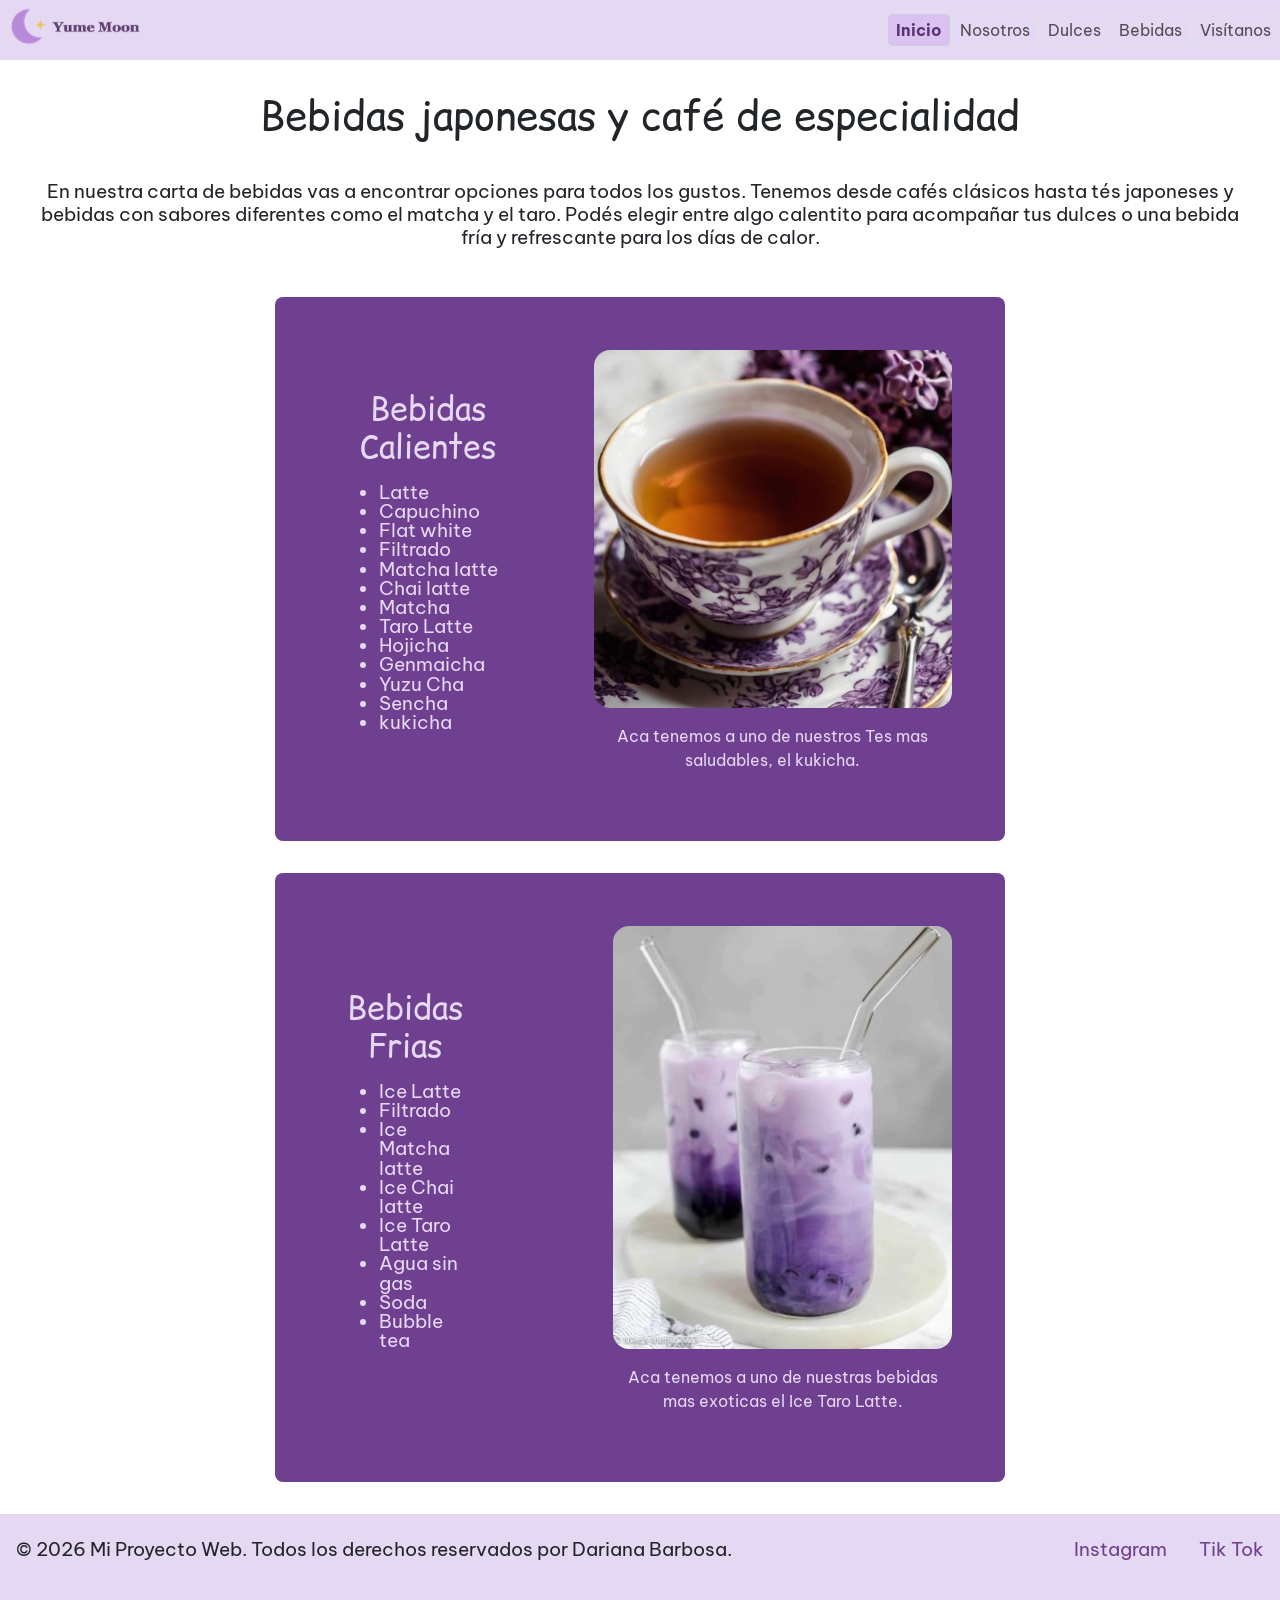
==== commit a5e05766: "Add files via upload" ====
--- a/Pages/Bebidas.html
+++ b/Pages/Bebidas.html
@@ -1,104 +1,104 @@
-<!DOCTYPE html>
-<html lang="es">
-    <head>
-        <meta charset="UTF-8">
-        <meta name="viewport" content="width=device-width, initial-scale=1.0">
-        <link rel="icon" href="../Assets/Icons/favicon-yume-moon.png" type="image/png">
-        <link rel="stylesheet" href="../Styles/style.css">
-        <link rel="preconnect" href="https://fonts.googleapis.com">
-        <link rel="preconnect" href="https://fonts.gstatic.com" crossorigin>
-        <link href="https://fonts.googleapis.com/css2?family=Comic+Relief:wght@400;700&display=swap" rel="stylesheet">
-        <link rel="preconnect" href="https://fonts.googleapis.com">
-        <link rel="preconnect" href="https://fonts.gstatic.com" crossorigin>
-        <link href="https://fonts.googleapis.com/css2?family=Be+Vietnam+Pro:ital,wght@0,100;0,200;0,300;0,400;0,500;0,600;0,700;0,800;0,900;1,100;1,200;1,300;1,400;1,500;1,600;1,700;1,800;1,900&display=swap" rel="stylesheet">
-        <link href="https://cdn.jsdelivr.net/npm/bootstrap@5.3.8/dist/css/bootstrap.min.css" rel="stylesheet" integrity="sha384-sRIl4kxILFvY47J16cr9ZwB07vP4J8+LH7qKQnuqkuIAvNWLzeN8tE5YBujZqJLB" crossorigin="anonymous">
-        <link rel="stylesheet" href="https://unpkg.com/aos@2.3.4/dist/aos.css" />
-        <meta name="author" content="Dariana Barbosa">
-        <title>Café de especialidad y tés japoneses | Yume Moon Café</title>
-        <meta name="description" content="Carta de bebidas calientes y frías: café de especialidad, matcha latte, taro latte, hojicha, sencha y bubble tea en Yume Moon Café, Palermo.">
-    </head>
-    <body>
-        <header>
-            <nav class="navbar navbar-expand-lg bg-luna-violeta p-0 m-0 border-0">
-                <div class="container-fluid p-0 m-0">
-                    <a class="navbar-brand m-0 p-0" href="../index.html">
-                        <img class="logo" src="../Assets/Icons/logo-yume-moon.png" alt="Yume Moon Café - ir al inicio" style="height: 60px;">
-                    </a>
-                    <button class="navbar-toggler shadow-none border-0 p-0 m-0" type="button" data-bs-toggle="collapse" data-bs-target="#navbarNavAltMarkup" aria-controls="navbarNavAltMarkup" aria-expanded="false" aria-label="Toggle navigation">
-                        <span class="navbar-toggler-icon"></span>
-                    </button>
-                    <div class="collapse navbar-collapse w-100 m-0 border-0 p-0" id="navbarNavAltMarkup">
-                        <div class="navbar-nav ms-auto m-0 p-0">
-                            <a class="nav-link active mi-enlace-interactivo d-inline-flex py-1 px-2 text-decoration-none border rounded-2" aria-current="page" href="../index.html">Inicio</a>
-                            <a class="nav-link mi-enlace-interactivo d-inline-flex py-1 px-2 text-decoration-none border rounded-2" href="./Nosotros.html">Nosotros</a>
-                            <a class="nav-link mi-enlace-interactivo d-inline-flex py-1 px-2 text-decoration-none border rounded-2" href="./Dulces.html">Dulces</a>
-                            <a class="nav-link mi-enlace-interactivo d-inline-flex py-1 px-2 text-decoration-none border rounded-2" href="./Bebidas.html">Bebidas</a>
-                            <a class="nav-link mi-enlace-interactivo d-inline-flex py-1 px-2 text-decoration-none border rounded-2" href="./Visitanos.html">Visítanos</a>
-                        </div>
-                    </div>
-                </div>
-            </nav>
-        </header>
-        <main>
-            <section class="section5">
-                <h1>Bebidas japonesas y café de especialidad</h1>
-                <p>Aca tenes nuestro catalogo de bebidas, tanto calientes como frias.</p>
-                <article data-aos="fade-right" class="bebidas-calientes">
-                    <div class="bebi-calien">
-                        <h2>Bebidas Calientes</h2>
-                        <ul class="bebidas_Calientes">
-                            <li>Latte</li>
-                            <li>Capuchino</li>
-                            <li>Flat white</li>
-                            <li>Filtrado</li>
-                            <li>Matcha latte</li>
-                            <li>Chai latte</li>
-                            <li>Matcha</li>
-                            <li>Taro Latte</li>
-                            <li>Hojicha</li>
-                            <li>Genmaicha</li>
-                            <li>Yuzu Cha</li>
-                            <li>Sencha</li>
-                            <li>kukicha</li>
-                        </ul>
-                    </div>
-                    <figure class="bebida_caliente">
-                        <img src="../Images/Te.jpg" alt="te kukicha en una taza de porcelana con flores violeta.">
-                        <figcaption>Aca tenemos a uno de nuestros Tes mas saludables, el kukicha.</figcaption>
-                    </figure>
-                </article>
-                <article data-aos="fade-left" class="bebidas-frias">
-                    <div class="bebi-fri">
-                        <h2>Bebidas Frias</h2>
-                        <ul class="bebidas_Frias">
-                            <li>Ice Latte</li>
-                            <li>Filtrado</li>
-                            <li>Ice Matcha latte</li>
-                            <li>Ice Chai latte</li>
-                            <li>Ice Taro Latte</li>  
-                            <li>Agua sin gas</li>
-                            <li>Soda</li>
-                            <li>Bubble tea</li>
-                        </ul>
-                    </div>
-                    <figure class="ice_taro_latte">
-                        <img src="../Images/IceTaroLatte.jpg" alt="Rollo de bizcocho violeta relleno de crema de taro">
-                        <figcaption>Aca tenemos a uno de nuestras bebidas mas exoticas el Ice Taro Latte.</figcaption>
-                    </figure>
-                </article>
-            </section>
-        </main>
-        <footer>
-            <p>&copy; 2026 Mi Proyecto Web. Todos los derechos reservados por Dariana Barbosa.</p>
-            <ul class="footer-links">
-                <li><a href="https://instagram.com" target="_blank">Instagram</a></li>
-                <li><a href="https://tiktok.com" target="_blank">Tik Tok</a></li>
-            </ul>
-        </footer>
-        <script src="https://unpkg.com/aos@2.3.4/dist/aos.js"></script>
-        <script>
-            AOS.init();
-        </script>
-        <script src="https://cdn.jsdelivr.net/npm/bootstrap@5.3.8/dist/js/bootstrap.bundle.min.js" integrity="sha384-FKyoEForCGlyvwx9Hj09JcYn3nv7wiPVlz7YYwJrWVcXK/BmnVDxM+D2scQbITxI" crossorigin="anonymous"></script>
-    </body>
+<!DOCTYPE html>
+<html lang="es">
+    <head>
+        <meta charset="UTF-8">
+        <meta name="viewport" content="width=device-width, initial-scale=1.0">
+        <link rel="icon" href="../Assets/Icons/favicon-yume-moon.png" type="image/png">
+        <link rel="stylesheet" href="../Styles/style.css">
+        <link rel="preconnect" href="https://fonts.googleapis.com">
+        <link rel="preconnect" href="https://fonts.gstatic.com" crossorigin>
+        <link href="https://fonts.googleapis.com/css2?family=Comic+Relief:wght@400;700&display=swap" rel="stylesheet">
+        <link rel="preconnect" href="https://fonts.googleapis.com">
+        <link rel="preconnect" href="https://fonts.gstatic.com" crossorigin>
+        <link href="https://fonts.googleapis.com/css2?family=Be+Vietnam+Pro:ital,wght@0,100;0,200;0,300;0,400;0,500;0,600;0,700;0,800;0,900;1,100;1,200;1,300;1,400;1,500;1,600;1,700;1,800;1,900&display=swap" rel="stylesheet">
+        <link href="https://cdn.jsdelivr.net/npm/bootstrap@5.3.8/dist/css/bootstrap.min.css" rel="stylesheet" integrity="sha384-sRIl4kxILFvY47J16cr9ZwB07vP4J8+LH7qKQnuqkuIAvNWLzeN8tE5YBujZqJLB" crossorigin="anonymous">
+        <link rel="stylesheet" href="https://unpkg.com/aos@2.3.4/dist/aos.css" />
+        <meta name="author" content="Dariana Barbosa">
+        <title>Café de especialidad y tés japoneses | Yume Moon Café</title>
+        <meta name="description" content="Carta de bebidas calientes y frías: café de especialidad, matcha latte, taro latte, hojicha, sencha y bubble tea en Yume Moon Café, Palermo.">
+    </head>
+    <body>
+        <header>
+            <nav class="navbar navbar-expand-lg bg-luna-violeta p-0 m-0 border-0">
+                <div class="container-fluid p-0 m-0">
+                    <a class="navbar-brand m-0 p-0" href="../index.html">
+                        <img class="logo" src="../Assets/Icons/logo-yume-moon.png" alt="Yume Moon Café - ir al inicio" style="height: 60px;">
+                    </a>
+                    <button class="navbar-toggler shadow-none border-0 p-0 m-0" type="button" data-bs-toggle="collapse" data-bs-target="#navbarNavAltMarkup" aria-controls="navbarNavAltMarkup" aria-expanded="false" aria-label="Toggle navigation">
+                        <span class="navbar-toggler-icon"></span>
+                    </button>
+                    <div class="collapse navbar-collapse w-100 m-0 border-0 p-0" id="navbarNavAltMarkup">
+                        <div class="navbar-nav ms-auto m-0 p-0">
+                            <a class="nav-link active mi-enlace-interactivo d-inline-flex py-1 px-2 text-decoration-none border rounded-2" aria-current="page" href="../index.html">Inicio</a>
+                            <a class="nav-link mi-enlace-interactivo d-inline-flex py-1 px-2 text-decoration-none border rounded-2" href="./Nosotros.html">Nosotros</a>
+                            <a class="nav-link mi-enlace-interactivo d-inline-flex py-1 px-2 text-decoration-none border rounded-2" href="./Dulces.html">Dulces</a>
+                            <a class="nav-link mi-enlace-interactivo d-inline-flex py-1 px-2 text-decoration-none border rounded-2" href="./Bebidas.html">Bebidas</a>
+                            <a class="nav-link mi-enlace-interactivo d-inline-flex py-1 px-2 text-decoration-none border rounded-2" href="./Visitanos.html">Visítanos</a>
+                        </div>
+                    </div>
+                </div>
+            </nav>
+        </header>
+        <main>
+            <section class="section5">
+                <h1>Bebidas japonesas y café de especialidad</h1>
+                <p>En nuestra carta de bebidas vas a encontrar opciones para todos los gustos. Tenemos desde cafés clásicos hasta tés japoneses y bebidas con sabores diferentes como el matcha y el taro. Podés elegir entre algo calentito para acompañar tus dulces o una bebida fría y refrescante para los días de calor.</p>
+                <article data-aos="fade-right" class="bebidas-calientes">
+                    <div class="bebi-calien">
+                        <h2>Bebidas Calientes</h2>
+                        <ul class="bebidas_Calientes">
+                            <li>Latte</li>
+                            <li>Capuchino</li>
+                            <li>Flat white</li>
+                            <li>Filtrado</li>
+                            <li>Matcha latte</li>
+                            <li>Chai latte</li>
+                            <li>Matcha</li>
+                            <li>Taro Latte</li>
+                            <li>Hojicha</li>
+                            <li>Genmaicha</li>
+                            <li>Yuzu Cha</li>
+                            <li>Sencha</li>
+                            <li>kukicha</li>
+                        </ul>
+                    </div>
+                    <figure class="bebida_caliente">
+                        <img src="../Images/Te.jpg" alt="te kukicha en una taza de porcelana con flores violeta.">
+                        <figcaption>Aca tenemos a uno de nuestros Tes mas saludables, el kukicha.</figcaption>
+                    </figure>
+                </article>
+                <article data-aos="fade-left" class="bebidas-frias">
+                    <div class="bebi-fri">
+                        <h2>Bebidas Frias</h2>
+                        <ul class="bebidas_Frias">
+                            <li>Ice Latte</li>
+                            <li>Filtrado</li>
+                            <li>Ice Matcha latte</li>
+                            <li>Ice Chai latte</li>
+                            <li>Ice Taro Latte</li>  
+                            <li>Agua sin gas</li>
+                            <li>Soda</li>
+                            <li>Bubble tea</li>
+                        </ul>
+                    </div>
+                    <figure class="ice_taro_latte">
+                        <img src="../Images/IceTaroLatte.jpg" alt="Rollo de bizcocho violeta relleno de crema de taro">
+                        <figcaption>Aca tenemos a uno de nuestras bebidas mas exoticas el Ice Taro Latte.</figcaption>
+                    </figure>
+                </article>
+            </section>
+        </main>
+        <footer>
+            <p>&copy; 2026 Mi Proyecto Web. Todos los derechos reservados por Dariana Barbosa.</p>
+            <ul class="footer-links">
+                <li><a href="https://instagram.com" target="_blank">Instagram</a></li>
+                <li><a href="https://tiktok.com" target="_blank">Tik Tok</a></li>
+            </ul>
+        </footer>
+        <script src="https://unpkg.com/aos@2.3.4/dist/aos.js"></script>
+        <script>
+            AOS.init();
+        </script>
+        <script src="https://cdn.jsdelivr.net/npm/bootstrap@5.3.8/dist/js/bootstrap.bundle.min.js" integrity="sha384-FKyoEForCGlyvwx9Hj09JcYn3nv7wiPVlz7YYwJrWVcXK/BmnVDxM+D2scQbITxI" crossorigin="anonymous"></script>
+    </body>
 </html>
--- a/Styles/style.css
+++ b/Styles/style.css
@@ -463,4 +463,79 @@
   }
 }
 
-/*# sourceMappingURL=style.css.map */
+/* Efecto interactivo para las imágenes de Dulces */
+/* Efecto interactivo para las imágenes de Dulces */
+.dulces .imagen-dulce {
+  position: relative;
+  display: block;
+  width: 100%;
+  padding: 0;
+  border: none;
+  background: transparent;
+  border-radius: 8px;
+  overflow: hidden;
+  cursor: pointer;
+  font: inherit;
+}
+.dulces .imagen-dulce img {
+  display: block;
+  width: 100%;
+  max-width: 100%;
+  aspect-ratio: 1/1;
+  object-fit: cover;
+  border-radius: 8px;
+}
+.dulces .imagen-dulce .descripcion-dulce {
+  position: absolute;
+  inset: 0;
+  width: 100%;
+  height: 100%;
+  display: flex;
+  align-items: center;
+  justify-content: center;
+  padding: 1.5rem;
+  margin: 0;
+  background-color: rgba(65, 29, 96, 0.9);
+  color: #ffffff;
+  font-size: 0.95rem;
+  line-height: 1.5;
+  text-align: center;
+  opacity: 0;
+  visibility: hidden;
+  transition: opacity 0.3s ease, visibility 0.3s ease;
+}
+.dulces .imagen-dulce {
+  /* Aparece al pasar el mouse */
+}
+@media (hover: hover) {
+  .dulces .imagen-dulce:hover .descripcion-dulce {
+    opacity: 1;
+    visibility: visible;
+  }
+}
+.dulces .imagen-dulce {
+  /* Aparece al hacer clic */
+}
+.dulces .imagen-dulce.abierta .descripcion-dulce {
+  opacity: 1;
+  visibility: visible;
+}
+.dulces .imagen-dulce:focus-visible {
+  outline: 3px solid #ffffff;
+  outline-offset: 3px;
+}
+
+/* Recuperar el borde violeta de las tarjetas de Dulces */
+.dulces .dulce1, .dulces .dulce2, .dulces .dulce3,
+.dulces .dulce4, .dulces .dulce5, .dulces .dulce6 {
+  padding: 1.25rem;
+  border-radius: 8px;
+}
+.dulces .imagen-dulce {
+  width: 100%;
+  border-radius: 8px;
+}
+.dulces figcaption {
+  margin-top: 1rem;
+  text-align: center;
+}
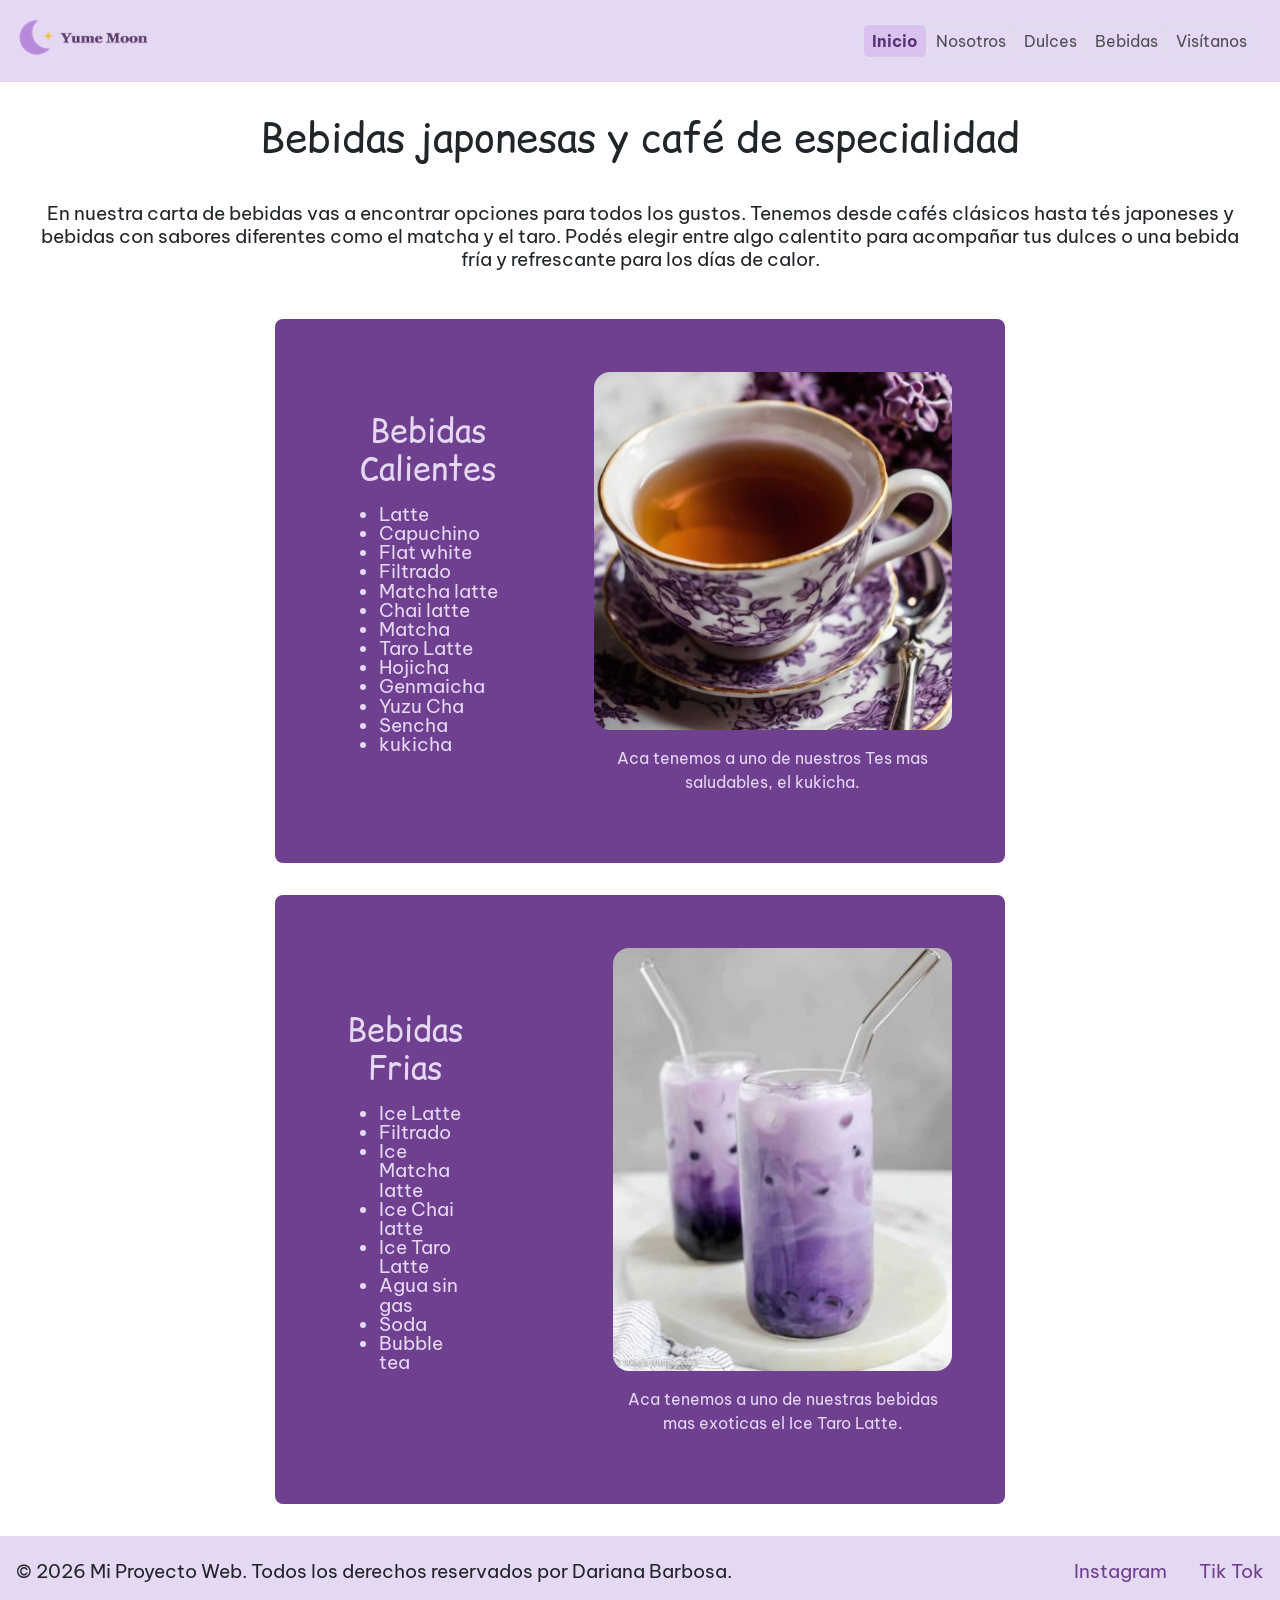
==== commit 799a16a5: "Add files via upload" ====
--- a/Pages/Bebidas.html
+++ b/Pages/Bebidas.html
@@ -21,14 +21,14 @@
         <header>
             <nav class="navbar navbar-expand-lg bg-luna-violeta p-0 m-0 border-0">
                 <div class="container-fluid p-0 m-0">
-                    <a class="navbar-brand m-0 p-0" href="../index.html">
+                    <a class="navbar-brand m-2 p-0" href="../index.html">
                         <img class="logo" src="../Assets/Icons/logo-yume-moon.png" alt="Yume Moon Café - ir al inicio" style="height: 60px;">
                     </a>
                     <button class="navbar-toggler shadow-none border-0 p-0 m-0" type="button" data-bs-toggle="collapse" data-bs-target="#navbarNavAltMarkup" aria-controls="navbarNavAltMarkup" aria-expanded="false" aria-label="Toggle navigation">
                         <span class="navbar-toggler-icon"></span>
                     </button>
                     <div class="collapse navbar-collapse w-100 m-0 border-0 p-0" id="navbarNavAltMarkup">
-                        <div class="navbar-nav ms-auto m-0 p-0">
+                        <div class="navbar-nav ms-auto m-4 p-0">
                             <a class="nav-link active mi-enlace-interactivo d-inline-flex py-1 px-2 text-decoration-none border rounded-2" aria-current="page" href="../index.html">Inicio</a>
                             <a class="nav-link mi-enlace-interactivo d-inline-flex py-1 px-2 text-decoration-none border rounded-2" href="./Nosotros.html">Nosotros</a>
                             <a class="nav-link mi-enlace-interactivo d-inline-flex py-1 px-2 text-decoration-none border rounded-2" href="./Dulces.html">Dulces</a>
--- a/Styles/style.css
+++ b/Styles/style.css
@@ -462,7 +462,6 @@
     animation: none;
   }
 }
-
 /* Efecto interactivo para las imágenes de Dulces */
 /* Efecto interactivo para las imágenes de Dulces */
 .dulces .imagen-dulce {
@@ -539,3 +538,40 @@
   margin-top: 1rem;
   text-align: center;
 }
+
+/* Carrusel de Inicio */
+#carouselExampleIndicators {
+  width: 100%;
+  max-width: none;
+  margin: 0;
+  overflow: hidden;
+}
+#carouselExampleIndicators .carousel-item {
+  height: 350px;
+}
+#carouselExampleIndicators .carousel-item img {
+  display: block;
+  width: 100%;
+  height: 100%;
+  object-fit: cover;
+  object-position: center;
+  border-radius: 0;
+}
+#carouselExampleIndicators {
+  /* Tablets */
+}
+@media (max-width: 991px) {
+  #carouselExampleIndicators .carousel-item {
+    height: 280px;
+  }
+}
+#carouselExampleIndicators {
+  /* Celulares */
+}
+@media (max-width: 767px) {
+  #carouselExampleIndicators .carousel-item {
+    height: 220px;
+  }
+}
+
+/*# sourceMappingURL=style.css.map */
